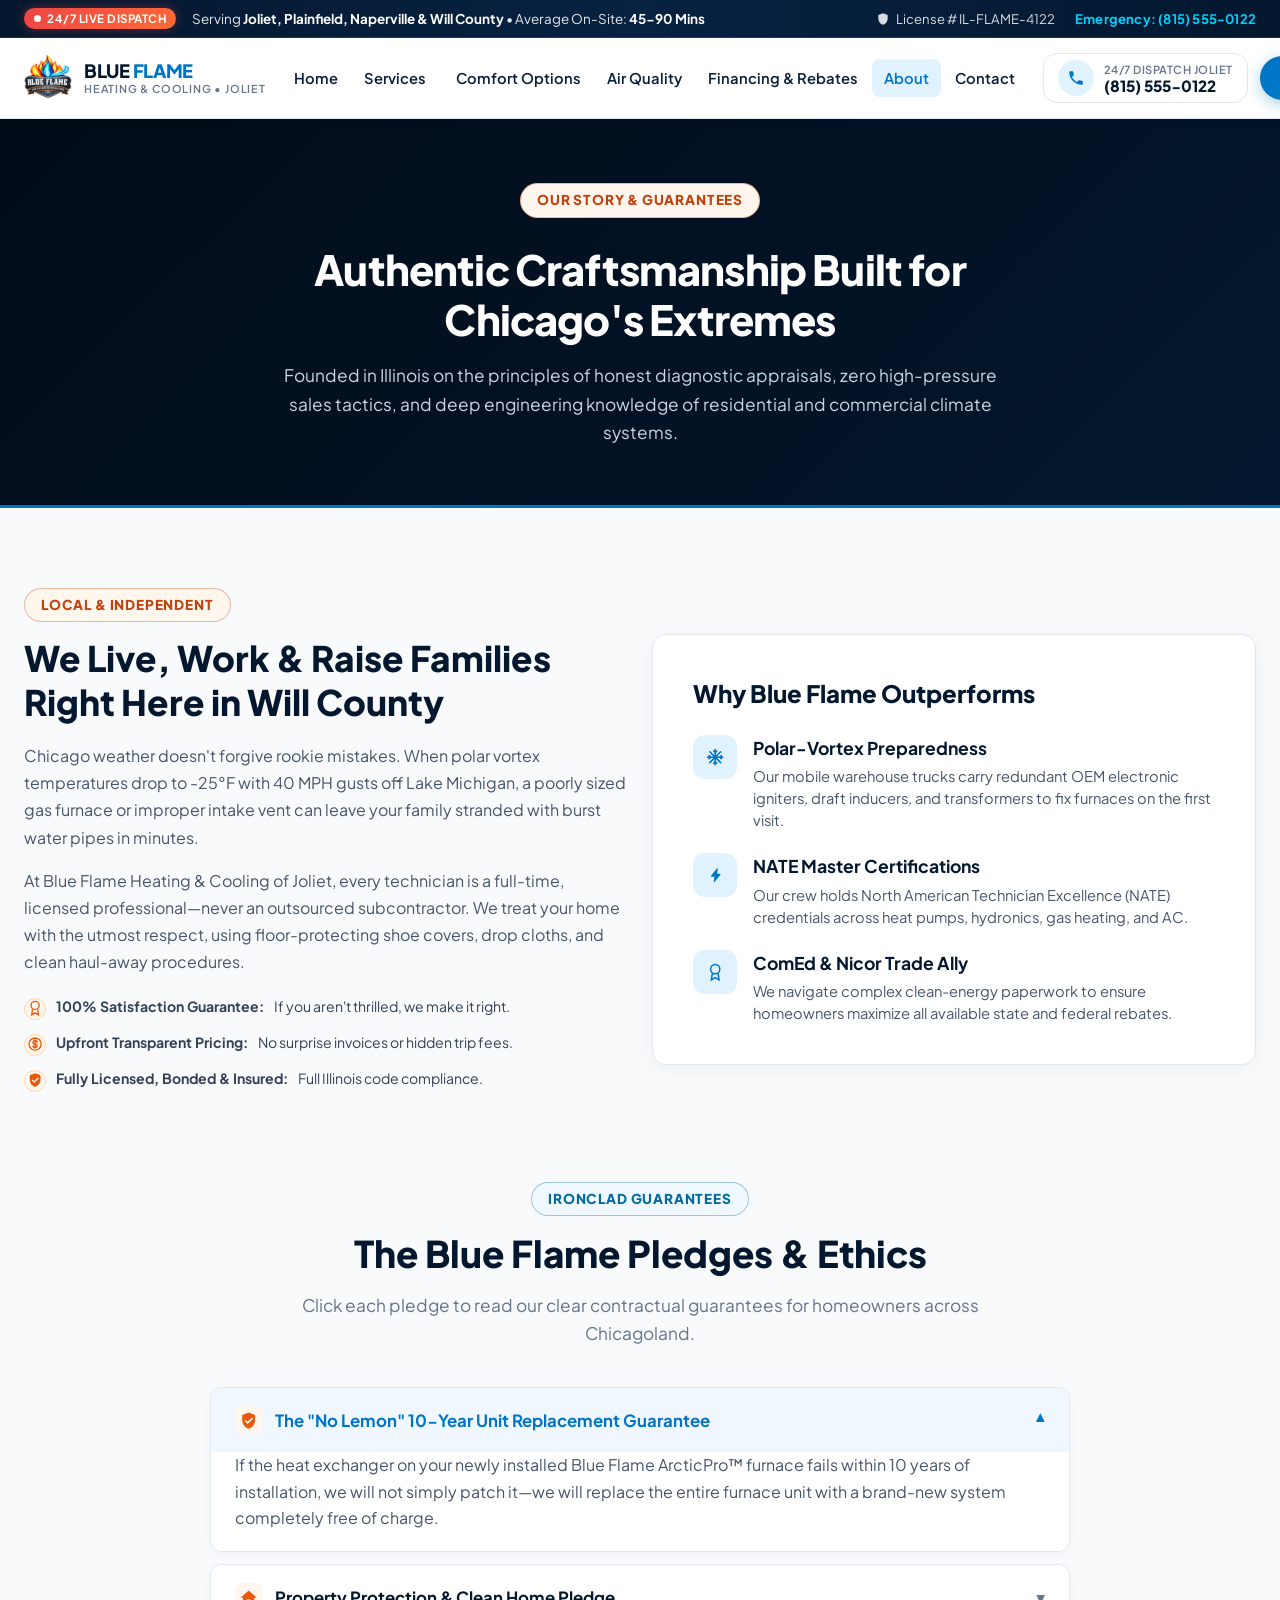
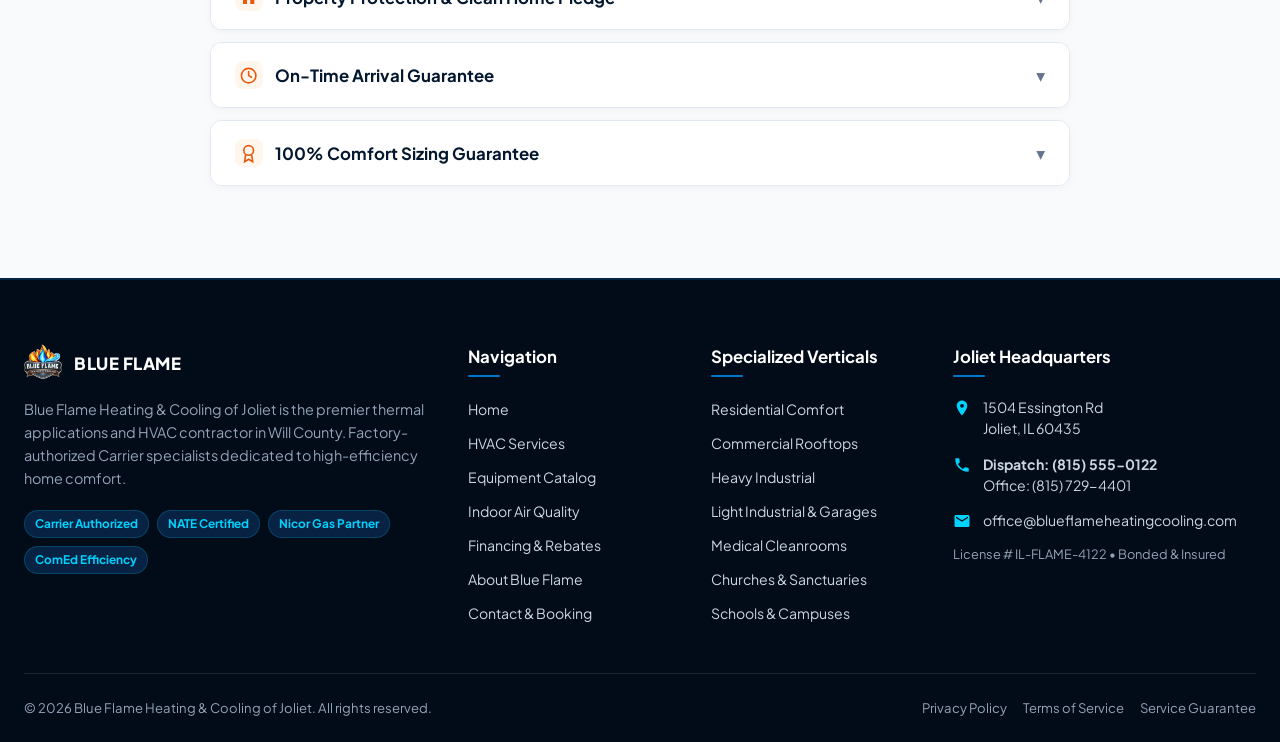
==== about.html @ f323339b "first commit" ====
﻿<!DOCTYPE html>
<html lang="en">
<head>
  <meta charset="UTF-8">
  <meta name="viewport" content="width=device-width, initial-scale=1.0">
  <title>About Us | Blue Flame Heating &amp; Cooling of Joliet</title>
  <meta name="description" content="Learn about Blue Flame Heating &amp; Cooling of Joliet: NATE-certified master technicians, transparent flat-rate pricing, and decades of reliable service in Joliet and Greater Chicago.">
  <link rel="shortcut icon" href="images/favicon.svg" type="image/svg+xml">

  <!-- Google Fonts: Plus Jakarta Sans & Script Font -->
  <link rel="preconnect" href="https://fonts.googleapis.com">
  <link rel="preconnect" href="https://fonts.gstatic.com" crossorigin>
  <link href="https://fonts.googleapis.com/css2?family=Plus+Jakarta+Sans:wght@400;500;600;700;800;900&family=Alex+Brush&display=swap" rel="stylesheet">

  <!-- Modular Stylesheets -->
  <link rel="stylesheet" href="css/style.css?v=2.4">
</head>
<body>
    <!-- =========================================================================
       1. TOP EMERGENCY / ANNOUNCEMENT BAR
       ========================================================================= -->
  <div class="bf-top-bar">
    <div class="container">
      <div class="bf-top-bar-left">
        <span class="bf-top-badge">
          <span class="bf-pulse-dot"></span>
          24/7 Live Dispatch
        </span>
        <span class="bf-top-bar-text">
          Serving <strong>Joliet, Plainfield, Naperville &amp; Will County</strong> &bull; Average On-Site: <strong>45-90 Mins</strong>
        </span>
      </div>
      <div class="bf-top-bar-right">
        <span class="bf-top-link">
          <svg width="14" height="14" viewBox="0 0 24 24" fill="currentColor"><path d="M12 2L4 5v6.09c0 5.05 3.41 9.76 8 10.91 4.59-1.15 8-5.86 8-10.91V5l-8-3z"/></svg>
          License # IL-FLAME-4122
        </span>
        <a href="tel:8155550122" class="bf-top-phone-link">Emergency: (815) 555-0122</a>
      </div>
    </div>
  </div>

  <!-- =========================================================================
       2. HEADER / NAVIGATION
       ========================================================================= -->
  <header class="bf-header">
    <div class="container bf-header-container">
      
      <!-- Brand Logo -->
      <a href="index.html" class="bf-brand-logo" aria-label="Blue Flame Heating &amp; Cooling Home">
        <img src="images/logos/blueflameheatingcooling.png" alt="Blue Flame Heating &amp; Cooling of Joliet" class="bf-brand-img">
        <div class="bf-brand-text">
          <span class="bf-brand-name">BLUE <span>FLAME</span></span>
          <span class="bf-brand-tagline">Heating &amp; Cooling &bull; Joliet</span>
        </div>
      </a>

      <!-- Desktop Nav Menu -->
      <nav class="bf-nav-menu">
        <a href="index.html" class="bf-nav-link ">Home</a>
        
        <div class="bf-nav-item">
          <a href="services.html" class="bf-nav-link ">
            Services
            <svg class="bf-dropdown-icon" viewBox="0 0 24 24" fill="currentColor"><path d="M7 10l5 5 5-5z"/></svg>
          </a>
          <div class="bf-dropdown-menu">
            <a href="services.html" class="bf-dropdown-link">
              <div><strong>All HVAC Services</strong><span class="bf-dropdown-sub">Repair, install &amp; seasonal maintenance</span></div>
            </a>
            <a href="services-residential.html" class="bf-dropdown-link">
              <div><strong>Residential Comfort</strong><span class="bf-dropdown-sub">Single-family homes &amp; smart zoning</span></div>
            </a>
            <a href="services-commercial.html" class="bf-dropdown-link">
              <div><strong>Commercial HVAC</strong><span class="bf-dropdown-sub">Rooftops, offices &amp; retail plazas</span></div>
            </a>
            <a href="services-industrial.html" class="bf-dropdown-link">
              <div><strong>Heavy Industrial</strong><span class="bf-dropdown-sub">Manufacturing plants &amp; ventilation</span></div>
            </a>
            <a href="services-light-industrial.html" class="bf-dropdown-link">
              <div><strong>Light Industrial</strong><span class="bf-dropdown-sub">Truck garages, warehouses &amp; shops</span></div>
            </a>
            <a href="services-medical.html" class="bf-dropdown-link">
              <div><strong>Medical &amp; Healthcare</strong><span class="bf-dropdown-sub">Clean rooms &amp; clinic climate control</span></div>
            </a>
            <a href="services-churches.html" class="bf-dropdown-link">
              <div><strong>Churches &amp; Sanctuaries</strong><span class="bf-dropdown-sub">High-ceiling acoustics &amp; heating</span></div>
            </a>
            <a href="services-educational.html" class="bf-dropdown-link">
              <div><strong>Educational Facilities</strong><span class="bf-dropdown-sub">Schools, campus ventilation &amp; IAQ</span></div>
            </a>
          </div>
        </div>

        <a href="products.html" class="bf-nav-link ">Comfort Options</a>
        <a href="air-quality.html" class="bf-nav-link ">Air Quality</a>
        <a href="financing.html" class="bf-nav-link ">Financing &amp; Rebates</a>
        <a href="about.html" class="bf-nav-link active">About</a>
        <a href="contact.html" class="bf-nav-link ">Contact</a>
      </nav>

      <!-- Header Actions -->
      <div class="bf-header-actions">
        <a href="tel:8155550122" class="bf-header-phone">
          <div class="bf-phone-icon-wrap">
            <svg width="18" height="18" viewBox="0 0 24 24" fill="currentColor"><path d="M6.62 10.79c1.44 2.83 3.76 5.14 6.59 6.59l2.2-2.2c.27-.27.67-.36 1.02-.24 1.12.37 2.33.57 3.57.57.55 0 1 .45 1 1V20c0 .55-.45 1-1 1-9.39 0-17-7.61-17-17 0-.55.45-1 1-1h3.5c.55 0 1 .45 1 1 0 1.25.2 2.45.57 3.57.11.35.03.74-.25 1.02l-2.2 2.2z"/></svg>
          </div>
          <div>
            <div class="bf-phone-label">24/7 Dispatch Joliet</div>
            <div class="bf-phone-num">(815) 555-0122</div>
          </div>
        </a>
        <a href="contact.html" class="bf-btn-schedule">
          <span>Schedule Service</span>
        </a>
        <button class="bf-mobile-toggle" id="bfMobileToggle" aria-label="Toggle Navigation">
          <svg width="26" height="26" viewBox="0 0 24 24" fill="none" stroke="currentColor" stroke-width="2"><line x1="3" y1="12" x2="21" y2="12"></line><line x1="3" y1="6" x2="21" y2="6"></line><line x1="3" y1="18" x2="21" y2="18"></line></svg>
        </button>
      </div>

    </div>
  </header>

  <!-- Mobile Drawer Menu -->
  <div class="bf-mobile-drawer" id="bfMobileDrawer">
    <div class="bf-drawer-content">
      <div class="bf-drawer-header">
        <a href="index.html" class="bf-drawer-brand">
          <img src="images/logos/blueflameheatingcooling.png" alt="Blue Flame Logo">
          <div class="bf-brand-text">
            <span class="bf-brand-name">BLUE <span>FLAME</span></span>
            <span class="bf-brand-tagline">Heating &amp; Cooling</span>
          </div>
        </a>
        <button class="bf-drawer-close" id="bfMobileClose" aria-label="Close menu">&times;</button>
      </div>
      <div class="bf-drawer-nav">
        <a href="index.html" class="bf-drawer-link ">Home</a>
        
        <div class="bf-drawer-accordion ">
          <button type="button" class="bf-drawer-accordion-btn ">
            <span>Services</span>
            <svg class="bf-drawer-accordion-icon" viewBox="0 0 24 24"><path d="M7 10l5 5 5-5z"/></svg>
          </button>
          <div class="bf-drawer-submenu">
            <a href="services.html" class="bf-drawer-sublink ">All Services Overview</a>
            <a href="services-residential.html" class="bf-drawer-sublink ">Residential HVAC</a>
            <a href="services-commercial.html" class="bf-drawer-sublink ">Commercial Rooftops</a>
            <a href="services-industrial.html" class="bf-drawer-sublink ">Heavy Industrial</a>
            <a href="services-light-industrial.html" class="bf-drawer-sublink ">Light Industrial &amp; Garages</a>
            <a href="services-medical.html" class="bf-drawer-sublink ">Medical &amp; Cleanrooms</a>
            <a href="services-churches.html" class="bf-drawer-sublink ">Churches &amp; Sanctuaries</a>
            <a href="services-educational.html" class="bf-drawer-sublink ">Educational Facilities</a>
          </div>
        </div>

        <a href="products.html" class="bf-drawer-link ">Comfort Options</a>
        <a href="air-quality.html" class="bf-drawer-link ">Air Quality</a>
        <a href="financing.html" class="bf-drawer-link ">Financing &amp; Rebates</a>
        <a href="about.html" class="bf-drawer-link active">About Us</a>
        <a href="contact.html" class="bf-drawer-link ">Contact</a>
      </div>
      <div style="margin-top:auto; padding-top:20px; display:flex; flex-direction:column; gap:10px;">
        <a href="tel:8155550122" class="bf-btn bf-btn-flame" style="text-align:center;">Call 24/7: (815) 555-0122</a>
      </div>
    </div>
  </div>

  <section class="page-hero">
    <div class="container page-hero-inner">
      <div class="badge-pill badge-salmon">Our Story &amp; Guarantees</div>
      <h1>Authentic Craftsmanship Built for Chicago's Extremes</h1>
      <p>
        Founded in Illinois on the principles of honest diagnostic appraisals, zero high-pressure sales tactics, and deep engineering knowledge of residential and commercial climate systems.
      </p>
    </div>
  </section>

  <main class="section section-navy">
    <div class="container">
      <div class="grid-2" style="align-items:center; margin-bottom:70px;">
        <div>
          <div class="badge-pill badge-salmon">Local &amp; Independent</div>
          <h2 style="font-size:2.2rem; color:#03172e; font-weight:800; line-height:1.25; margin-bottom:18px;">
            We Live, Work &amp; Raise Families Right Here in Will County
          </h2>
          <p style="color:#475569; line-height:1.7; margin-bottom:16px;">
            Chicago weather doesn't forgive rookie mistakes. When polar vortex temperatures drop to -25&deg;F with 40 MPH gusts off Lake Michigan, a poorly sized gas furnace or improper intake vent can leave your family stranded with burst water pipes in minutes.
          </p>
          <p style="color:#475569; line-height:1.7; margin-bottom:20px;">
            At Blue Flame Heating &amp; Cooling of Joliet, every technician is a full-time, licensed professional&mdash;never an outsourced subcontractor. We treat your home with the utmost respect, using floor-protecting shoe covers, drop cloths, and clean haul-away procedures.
          </p>
          <ul class="bullet-list bullet-salmon">
            <li class="bullet-item"><span class="bullet-icon"><svg class="svg-icon"><use href="#icon-award"></use></svg></span> <strong>100% Satisfaction Guarantee:</strong> If you aren't thrilled, we make it right.</li>
            <li class="bullet-item"><span class="bullet-icon"><svg class="svg-icon"><use href="#icon-dollar"></use></svg></span> <strong>Upfront Transparent Pricing:</strong> No surprise invoices or hidden trip fees.</li>
            <li class="bullet-item"><span class="bullet-icon"><svg class="svg-icon"><use href="#icon-shield"></use></svg></span> <strong>Fully Licensed, Bonded &amp; Insured:</strong> Full Illinois code compliance.</li>
          </ul>
        </div>

        <div class="card" style="padding:40px; background:#fff; border:1px solid #e2e8f0; border-radius:16px; box-shadow:0 4px 20px rgba(3,23,46,0.06);">
          <h3 style="font-size:1.5rem; color:#03172e; font-weight:800; margin-bottom:24px;">Why Blue Flame Outperforms</h3>
          <div style="display:flex; flex-direction:column; gap:22px;">
            <div style="display:flex; gap:16px; align-items:flex-start;">
              <div class="trust-item-icon" style="color:#ff6b35; background:#fff7ed; width:44px; height:44px; border-radius:12px; display:flex; align-items:center; justify-content:center; flex-shrink:0;">
                <svg class="svg-icon"><use href="#icon-snowflake"></use></svg>
              </div>
              <div>
                <h4 style="color:#03172e; font-size:1.1rem; font-weight:700; margin-bottom:4px;">Polar-Vortex Preparedness</h4>
                <p style="color:#64748b; font-size:0.92rem; line-height:1.5;">Our mobile warehouse trucks carry redundant OEM electronic igniters, draft inducers, and transformers to fix furnaces on the first visit.</p>
              </div>
            </div>

            <div style="display:flex; gap:16px; align-items:flex-start;">
              <div class="trust-item-icon" style="color:#0074c6; background:#e0f2fe; width:44px; height:44px; border-radius:12px; display:flex; align-items:center; justify-content:center; flex-shrink:0;">
                <svg class="svg-icon"><use href="#icon-bolt"></use></svg>
              </div>
              <div>
                <h4 style="color:#03172e; font-size:1.1rem; font-weight:700; margin-bottom:4px;">NATE Master Certifications</h4>
                <p style="color:#64748b; font-size:0.92rem; line-height:1.5;">Our crew holds North American Technician Excellence (NATE) credentials across heat pumps, hydronics, gas heating, and AC.</p>
              </div>
            </div>

            <div style="display:flex; gap:16px; align-items:flex-start;">
              <div class="trust-item-icon" style="color:#0074c6; background:#e0f2fe; width:44px; height:44px; border-radius:12px; display:flex; align-items:center; justify-content:center; flex-shrink:0;">
                <svg class="svg-icon"><use href="#icon-award"></use></svg>
              </div>
              <div>
                <h4 style="color:#03172e; font-size:1.1rem; font-weight:700; margin-bottom:4px;">ComEd &amp; Nicor Trade Ally</h4>
                <p style="color:#64748b; font-size:0.92rem; line-height:1.5;">We navigate complex clean-energy paperwork to ensure homeowners maximize all available state and federal rebates.</p>
              </div>
            </div>
          </div>
        </div>
      </div>

      <div style="margin-top:60px;">
        <div class="section-header">
          <div class="badge-pill badge-blue">Ironclad Guarantees</div>
          <h2 class="section-title">The Blue Flame Pledges &amp; Ethics</h2>
          <p class="section-subtitle">
            Click each pledge to read our clear contractual guarantees for homeowners across Chicagoland.
          </p>
        </div>

        <div class="accordion-wrapper" style="max-width:860px; margin:0 auto;" data-single-open="true">
          <div class="accordion-item active">
            <button class="accordion-header">
              <div class="accordion-header-title">
                <span class="icon-tag"><svg class="svg-icon"><use href="#icon-shield"></use></svg></span>
                <span>The "No Lemon" 10-Year Unit Replacement Guarantee</span>
              </div>
              <span class="accordion-icon">&#9662;</span>
            </button>
            <div class="accordion-content">
              <div class="accordion-inner">
                If the heat exchanger on your newly installed Blue Flame ArcticPro&trade; furnace fails within 10 years of installation, we will not simply patch it&mdash;we will replace the entire furnace unit with a brand-new system completely free of charge.
              </div>
            </div>
          </div>

          <div class="accordion-item">
            <button class="accordion-header">
              <div class="accordion-header-title">
                <span class="icon-tag"><svg class="svg-icon"><use href="#icon-home"></use></svg></span>
                <span>Property Protection &amp; Clean Home Pledge</span>
              </div>
              <span class="accordion-icon">&#9662;</span>
            </button>
            <div class="accordion-content">
              <div class="accordion-inner">
                Our technicians always wear protective shoe booties before stepping onto your hardwood or carpeting. Heavy drop cloths protect work corridors from the front door to the basement or attic. When our work is done, your home will be as clean as when we arrived.
              </div>
            </div>
          </div>

          <div class="accordion-item">
            <button class="accordion-header">
              <div class="accordion-header-title">
                <span class="icon-tag"><svg class="svg-icon"><use href="#icon-clock"></use></svg></span>
                <span>On-Time Arrival Guarantee</span>
              </div>
              <span class="accordion-icon">&#9662;</span>
            </button>
            <div class="accordion-content">
              <div class="accordion-inner">
                Your time is valuable. We provide precise 2-hour appointment arrival windows with real-time text updates when our technician is en route. If our truck arrives outside that window without prior notice, we credit $50 directly towards your service invoice.
              </div>
            </div>
          </div>

          <div class="accordion-item">
            <button class="accordion-header">
              <div class="accordion-header-title">
                <span class="icon-tag"><svg class="svg-icon"><use href="#icon-award"></use></svg></span>
                <span>100% Comfort Sizing Guarantee</span>
              </div>
              <span class="accordion-icon">&#9662;</span>
            </button>
            <div class="accordion-content">
              <div class="accordion-inner">
                Every replacement system we install is mathematically sized to maintain 72&deg;F inside your home on a -10&deg;F Chicago winter night, and 72&deg;F on a 95&deg;F humid summer afternoon. If the system fails to maintain designed temperatures, we will modify or replace it at zero cost.
              </div>
            </div>
          </div>
        </div>
      </div>

    </div>
  </main>

    <button type="button" class="back-to-top" id="backToTopBtn" aria-label="Back to Top">
    <svg viewBox="0 0 24 24" width="20" height="20" fill="none" stroke="currentColor" stroke-width="2"><path d="M18 15l-6-6-6 6"/></svg>
  </button>

  <!-- =========================================================================
       RICH FOOTER ARCHITECTURE
       ========================================================================= -->
  <footer class="bf-footer">
    <div class="container">
      <div class="bf-footer-grid">
        
        <!-- Col 1: Brand & Heritage -->
        <div>
          <div class="bf-footer-brand-logo">
            <img src="images/logos/blueflameheatingcooling.png" alt="Blue Flame" height="32">
            <span style="font-size:1.05rem; font-weight:800; color:#fff;">BLUE FLAME</span>
          </div>
          <p class="bf-footer-desc">
            Blue Flame Heating &amp; Cooling of Joliet is the premier thermal applications and HVAC contractor in Will County. Factory-authorized Carrier specialists dedicated to high-efficiency home comfort.
          </p>
          <div class="bf-footer-badge-list">
            <span class="bf-footer-badge">Carrier Authorized</span>
            <span class="bf-footer-badge">NATE Certified</span>
            <span class="bf-footer-badge">Nicor Gas Partner</span>
            <span class="bf-footer-badge">ComEd Efficiency</span>
          </div>
        </div>

        <!-- Col 2: Quick Links -->
        <div>
          <h4 class="bf-footer-title">Navigation</h4>
          <ul class="bf-footer-links">
            <li><a href="index.html">Home</a></li>
            <li><a href="services.html">HVAC Services</a></li>
            <li><a href="products.html">Equipment Catalog</a></li>
            <li><a href="air-quality.html">Indoor Air Quality</a></li>
            <li><a href="financing.html">Financing &amp; Rebates</a></li>
            <li><a href="about.html">About Blue Flame</a></li>
            <li><a href="contact.html">Contact &amp; Booking</a></li>
          </ul>
        </div>

        <!-- Col 3: Services -->
        <div>
          <h4 class="bf-footer-title">Specialized Verticals</h4>
          <ul class="bf-footer-links">
            <li><a href="services-residential.html">Residential Comfort</a></li>
            <li><a href="services-commercial.html">Commercial Rooftops</a></li>
            <li><a href="services-industrial.html">Heavy Industrial</a></li>
            <li><a href="services-light-industrial.html">Light Industrial &amp; Garages</a></li>
            <li><a href="services-medical.html">Medical Cleanrooms</a></li>
            <li><a href="services-churches.html">Churches &amp; Sanctuaries</a></li>
            <li><a href="services-educational.html">Schools &amp; Campuses</a></li>
          </ul>
        </div>

        <!-- Col 4: Contact & Office -->
        <div>
          <h4 class="bf-footer-title">Joliet Headquarters</h4>
          <div class="bf-footer-contact-item">
            <svg width="18" height="18" viewBox="0 0 24 24" fill="currentColor"><path d="M12 2C8.13 2 5 5.13 5 9c0 5.25 7 13 7 13s7-7.75 7-13c0-3.87-3.13-7-7-7zm0 9.5a2.5 2.5 0 0 1 0-5 2.5 2.5 0 0 1 0 5z"/></svg>
            <div>
              1504 Essington Rd<br>
              Joliet, IL 60435
            </div>
          </div>
          <div class="bf-footer-contact-item">
            <svg width="18" height="18" viewBox="0 0 24 24" fill="currentColor"><path d="M6.62 10.79c1.44 2.83 3.76 5.14 6.59 6.59l2.2-2.2c.27-.27.67-.36 1.02-.24 1.12.37 2.33.57 3.57.57.55 0 1 .45 1 1V20c0 .55-.45 1-1 1-9.39 0-17-7.61-17-17 0-.55.45-1 1-1h3.5c.55 0 1 .45 1 1 0 1.25.2 2.45.57 3.57.11.35.03.74-.25 1.02l-2.2 2.2z"/></svg>
            <div>
              <strong>Dispatch: (815) 555-0122</strong><br>
              Office: (815) 729-4401
            </div>
          </div>
          <div class="bf-footer-contact-item">
            <svg width="18" height="18" viewBox="0 0 24 24" fill="currentColor"><path d="M20 4H4c-1.1 0-1.99.9-1.99 2L2 18c0 1.1.9 2 2 2h16c1.1 0 2-.9 2-2V6c0-1.1-.9-2-2-2zm0 4l-8 5-8-5V6l8 5 8-5v2z"/></svg>
            <div>office@blueflameheatingcooling.com</div>
          </div>
          <div style="margin-top:12px; font-size:0.8rem; color:#94a3b8;">
            License # IL-FLAME-4122 &bull; Bonded &amp; Insured
          </div>
        </div>

      </div>

      <div class="bf-footer-bottom">
        <div class="container" style="padding:0;">
          <div>&copy; 2026 Blue Flame Heating &amp; Cooling of Joliet. All rights reserved.</div>
          <div style="display:flex; gap:16px;">
            <a href="about.html">Privacy Policy</a>
            <a href="about.html">Terms of Service</a>
            <a href="contact.html">Service Guarantee</a>
          </div>
        </div>
      </div>
    </div>
  </footer>

  <!-- =========================================================================
       MOBILE STICKY BOTTOM ACTION BAR (Thumb Zone Conversion)
       ========================================================================= -->
  <aside class="bf-mobile-bottom-bar" aria-label="Mobile Emergency Actions">
    <div class="bf-mobile-bottom-inner">
      <a href="tel:8155550122" class="bf-mobile-call-btn">
        <svg viewBox="0 0 24 24" fill="currentColor"><path d="M6.62 10.79c1.44 2.83 3.76 5.14 6.59 6.59l2.2-2.2c.27-.27.67-.36 1.02-.24 1.12.37 2.33.57 3.57.57.55 0 1 .45 1 1V20c0 .55-.45 1-1 1-9.39 0-17-7.61-17-17 0-.55.45-1 1-1h3.5c.55 0 1 .45 1 1 0 1.25.2 2.45.57 3.57.11.35.03.74-.25 1.02l-2.2 2.2z"/></svg>
        <span class="bf-mobile-btn-text">
          <span class="bf-mobile-btn-sub">24/7 Dispatch</span>
          <span class="bf-mobile-btn-main">(815) 555-0122</span>
        </span>
      </a>
      <a href="tel:8157294401" class="bf-mobile-book-btn">
        <svg width="16" height="16" viewBox="0 0 24 24" fill="currentColor"><path d="M6.62 10.79c1.44 2.83 3.76 5.14 6.59 6.59l2.2-2.2c.27-.27.67-.36 1.02-.24 1.12.37 2.33.57 3.57.57.55 0 1 .45 1 1V20c0 .55-.45 1-1 1-9.39 0-17-7.61-17-17 0-.55.45-1 1-1h3.5c.55 0 1 .45 1 1 0 1.25.2 2.45.57 3.57.11.35.03.74-.25 1.02l-2.2 2.2z"/></svg>
        <span class="bf-mobile-btn-text">
          <span class="bf-mobile-btn-sub">Main Office</span>
          <span class="bf-mobile-btn-main">(815) 729-4401</span>
        </span>
      </a>
    </div>
  </aside>

  <!-- Scripts -->
  <script src="js/icons.js"></script>
  <script src="js/main.js?v=2.4"></script>
</body>
</html>
---- css/style.css ----
/* ==========================================================================
   BLUE FLAME HEATING & COOLING - UNIFIED MODULAR STYLESHEET
   Clean Architecture: Modular Imports & Design Tokens
   ========================================================================== */

@import url('variables.css?v=2.0');
@import url('header-footer.css?v=2.0');
@import url('components.css?v=2.0');
@import url('homepage.css?v=2.0');
@import url('pages.css?v=2.6');
@import url('product-detail.css?v=2.4');
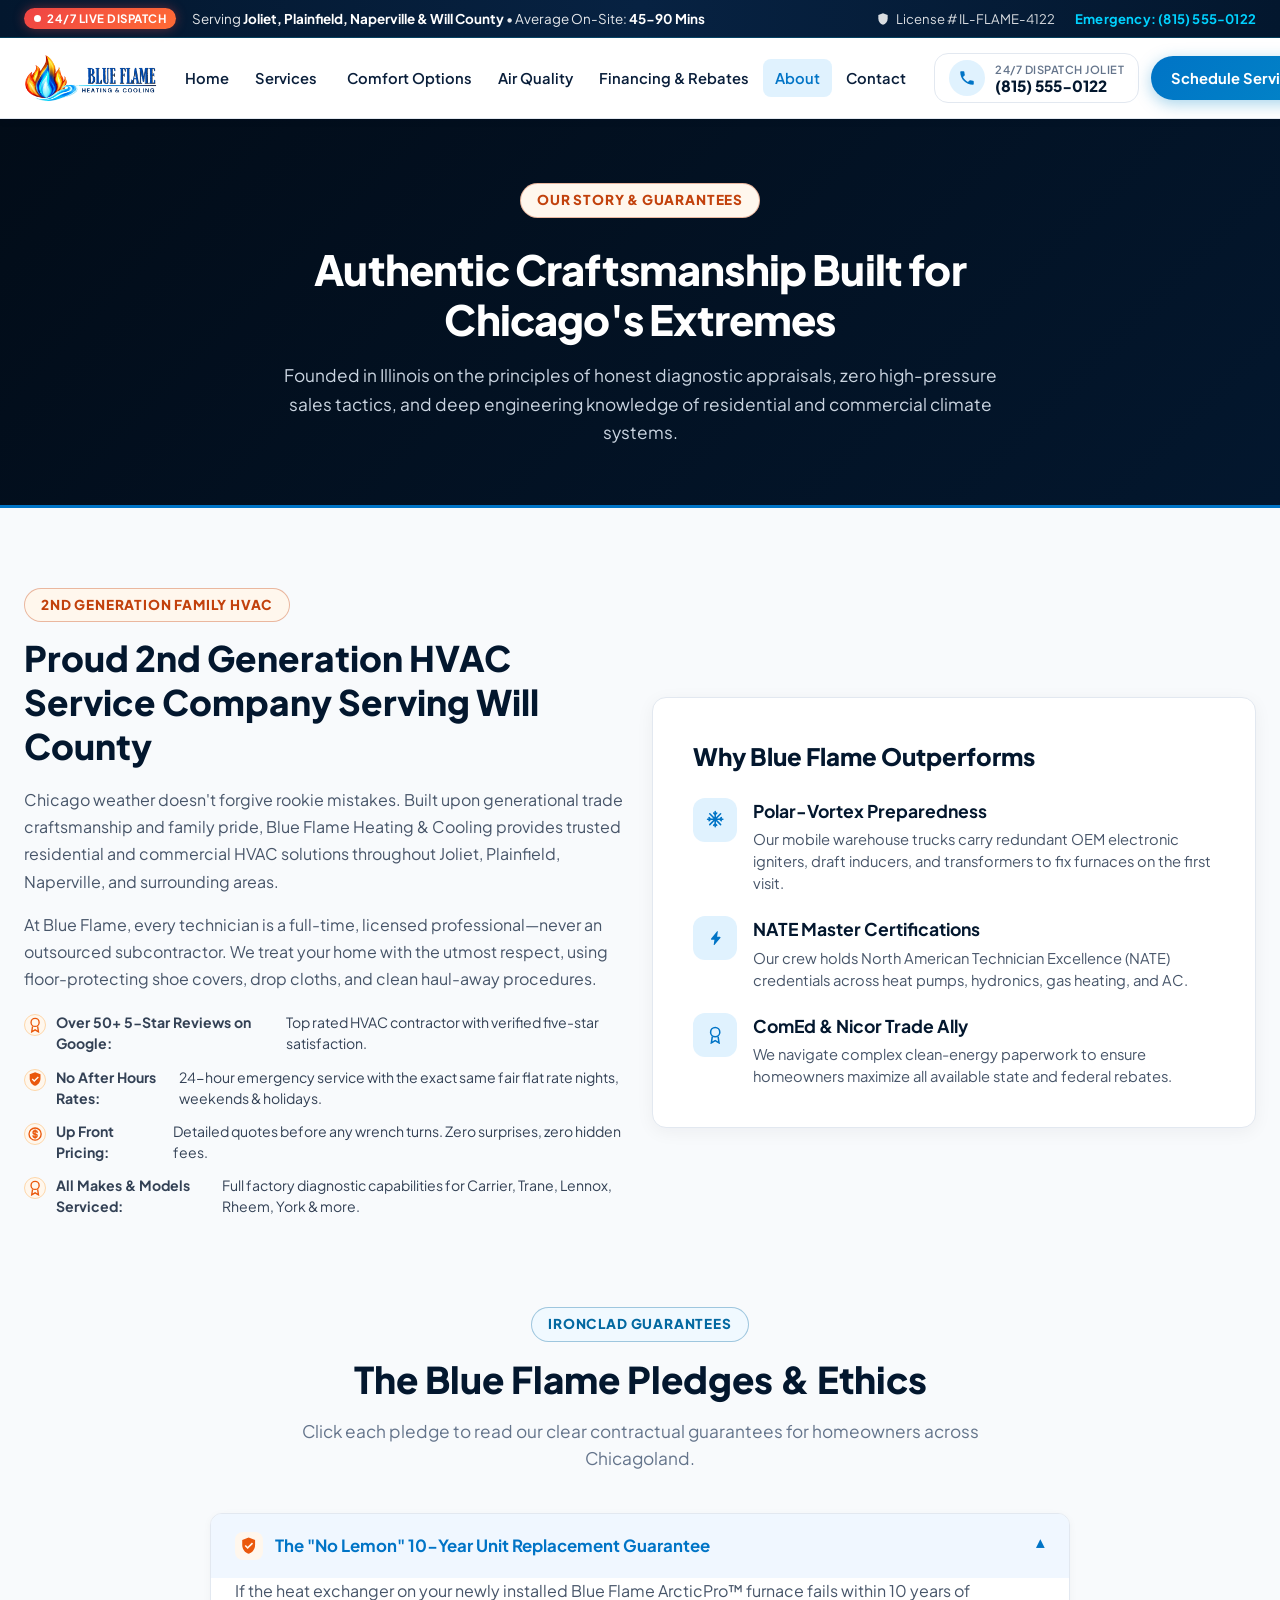
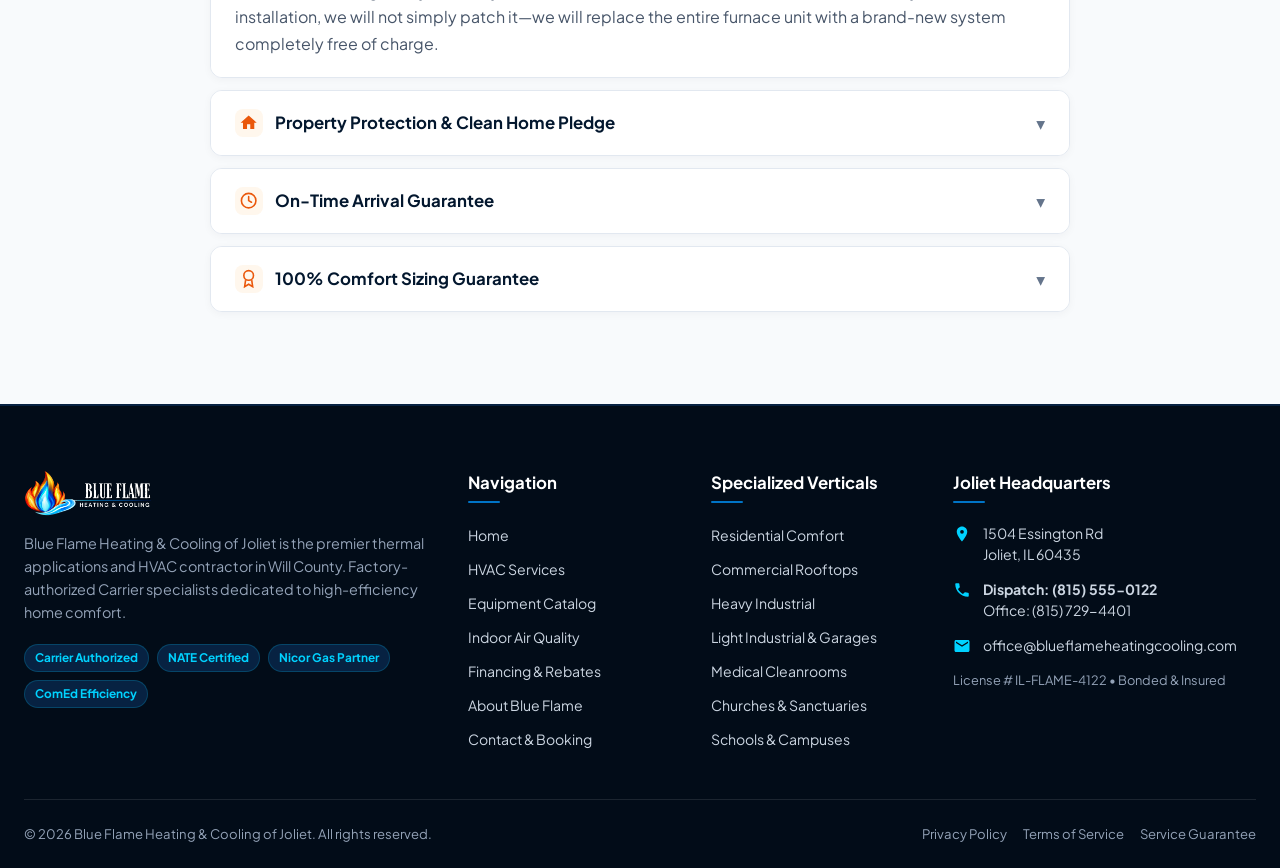
==== commit ef4724c6: "feat: update assets, version query params, and styling for Blue Flame HVAC website" ====
--- a/about.html
+++ b/about.html
@@ -1,11 +1,11 @@
-﻿<!DOCTYPE html>
+<!DOCTYPE html>
 <html lang="en">
 <head>
   <meta charset="UTF-8">
   <meta name="viewport" content="width=device-width, initial-scale=1.0">
   <title>About Us | Blue Flame Heating &amp; Cooling of Joliet</title>
   <meta name="description" content="Learn about Blue Flame Heating &amp; Cooling of Joliet: NATE-certified master technicians, transparent flat-rate pricing, and decades of reliable service in Joliet and Greater Chicago.">
-  <link rel="shortcut icon" href="images/favicon.svg" type="image/svg+xml">
+  <link rel="shortcut icon" href="images/favicon.svg?v=3.1" type="image/svg+xml">
 
   <!-- Google Fonts: Plus Jakarta Sans & Script Font -->
   <link rel="preconnect" href="https://fonts.googleapis.com">
@@ -13,7 +13,7 @@
   <link href="https://fonts.googleapis.com/css2?family=Plus+Jakarta+Sans:wght@400;500;600;700;800;900&family=Alex+Brush&display=swap" rel="stylesheet">
 
   <!-- Modular Stylesheets -->
-  <link rel="stylesheet" href="css/style.css?v=2.4">
+  <link rel="stylesheet" href="css/style.css?v=3.4">
 </head>
 <body>
     <!-- =========================================================================
@@ -48,7 +48,7 @@
       
       <!-- Brand Logo -->
       <a href="index.html" class="bf-brand-logo" aria-label="Blue Flame Heating &amp; Cooling Home">
-        <img src="images/logos/blueflameheatingcooling.png" alt="Blue Flame Heating &amp; Cooling of Joliet" class="bf-brand-img">
+        <img src="images/logos/blueflameheatingcooling.png?v=3.1" alt="Blue Flame Heating &amp; Cooling of Joliet" class="bf-brand-img">
         <div class="bf-brand-text">
           <span class="bf-brand-name">BLUE <span>FLAME</span></span>
           <span class="bf-brand-tagline">Heating &amp; Cooling &bull; Joliet</span>
@@ -126,7 +126,7 @@
     <div class="bf-drawer-content">
       <div class="bf-drawer-header">
         <a href="index.html" class="bf-drawer-brand">
-          <img src="images/logos/blueflameheatingcooling.png" alt="Blue Flame Logo">
+          <img src="images/logos/blueflameheatingcooling.png?v=3.1" alt="Blue Flame Logo">
           <div class="bf-brand-text">
             <span class="bf-brand-name">BLUE <span>FLAME</span></span>
             <span class="bf-brand-tagline">Heating &amp; Cooling</span>
@@ -180,20 +180,21 @@
     <div class="container">
       <div class="grid-2" style="align-items:center; margin-bottom:70px;">
         <div>
-          <div class="badge-pill badge-salmon">Local &amp; Independent</div>
+          <div class="badge-pill badge-salmon">2nd Generation Family HVAC</div>
           <h2 style="font-size:2.2rem; color:#03172e; font-weight:800; line-height:1.25; margin-bottom:18px;">
-            We Live, Work &amp; Raise Families Right Here in Will County
+            Proud 2nd Generation HVAC Service Company Serving Will County
           </h2>
           <p style="color:#475569; line-height:1.7; margin-bottom:16px;">
-            Chicago weather doesn't forgive rookie mistakes. When polar vortex temperatures drop to -25&deg;F with 40 MPH gusts off Lake Michigan, a poorly sized gas furnace or improper intake vent can leave your family stranded with burst water pipes in minutes.
+            Chicago weather doesn't forgive rookie mistakes. Built upon generational trade craftsmanship and family pride, Blue Flame Heating &amp; Cooling provides trusted residential and commercial HVAC solutions throughout Joliet, Plainfield, Naperville, and surrounding areas.
           </p>
           <p style="color:#475569; line-height:1.7; margin-bottom:20px;">
-            At Blue Flame Heating &amp; Cooling of Joliet, every technician is a full-time, licensed professional&mdash;never an outsourced subcontractor. We treat your home with the utmost respect, using floor-protecting shoe covers, drop cloths, and clean haul-away procedures.
+            At Blue Flame, every technician is a full-time, licensed professional&mdash;never an outsourced subcontractor. We treat your home with the utmost respect, using floor-protecting shoe covers, drop cloths, and clean haul-away procedures.
           </p>
           <ul class="bullet-list bullet-salmon">
-            <li class="bullet-item"><span class="bullet-icon"><svg class="svg-icon"><use href="#icon-award"></use></svg></span> <strong>100% Satisfaction Guarantee:</strong> If you aren't thrilled, we make it right.</li>
-            <li class="bullet-item"><span class="bullet-icon"><svg class="svg-icon"><use href="#icon-dollar"></use></svg></span> <strong>Upfront Transparent Pricing:</strong> No surprise invoices or hidden trip fees.</li>
-            <li class="bullet-item"><span class="bullet-icon"><svg class="svg-icon"><use href="#icon-shield"></use></svg></span> <strong>Fully Licensed, Bonded &amp; Insured:</strong> Full Illinois code compliance.</li>
+            <li class="bullet-item"><span class="bullet-icon"><svg class="svg-icon"><use href="#icon-award"></use></svg></span> <strong>Over 50+ 5-Star Reviews on Google:</strong> Top rated HVAC contractor with verified five-star satisfaction.</li>
+            <li class="bullet-item"><span class="bullet-icon"><svg class="svg-icon"><use href="#icon-shield"></use></svg></span> <strong>No After Hours Rates:</strong> 24-hour emergency service with the exact same fair flat rate nights, weekends &amp; holidays.</li>
+            <li class="bullet-item"><span class="bullet-icon"><svg class="svg-icon"><use href="#icon-dollar"></use></svg></span> <strong>Up Front Pricing:</strong> Detailed quotes before any wrench turns. Zero surprises, zero hidden fees.</li>
+            <li class="bullet-item"><span class="bullet-icon"><svg class="svg-icon"><use href="#icon-award"></use></svg></span> <strong>All Makes &amp; Models Serviced:</strong> Full factory diagnostic capabilities for Carrier, Trane, Lennox, Rheem, York &amp; more.</li>
           </ul>
         </div>
 
@@ -322,7 +323,7 @@
         <!-- Col 1: Brand & Heritage -->
         <div>
           <div class="bf-footer-brand-logo">
-            <img src="images/logos/blueflameheatingcooling.png" alt="Blue Flame" height="32">
+            <img src="images/logos/blueflameheatingcooling-white.png?v=3.1" alt="Blue Flame" height="32">
             <span style="font-size:1.05rem; font-weight:800; color:#fff;">BLUE FLAME</span>
           </div>
           <p class="bf-footer-desc">
@@ -428,7 +429,7 @@
   </aside>
 
   <!-- Scripts -->
-  <script src="js/icons.js"></script>
-  <script src="js/main.js?v=2.4"></script>
+  <script src="js/icons.js?v=3.1"></script>
+  <script src="js/main.js?v=3.1"></script>
 </body>
 </html>
--- a/css/style.css
+++ b/css/style.css
@@ -3,9 +3,9 @@
    Clean Architecture: Modular Imports & Design Tokens
    ========================================================================== */
 
-@import url('variables.css?v=2.0');
-@import url('header-footer.css?v=2.0');
-@import url('components.css?v=2.0');
-@import url('homepage.css?v=2.0');
-@import url('pages.css?v=2.6');
-@import url('product-detail.css?v=2.4');
+@import url('variables.css?v=3.4');
+@import url('header-footer.css?v=3.4');
+@import url('components.css?v=3.4');
+@import url('homepage.css?v=3.4');
+@import url('pages.css?v=3.4');
+@import url('product-detail.css?v=3.4');
